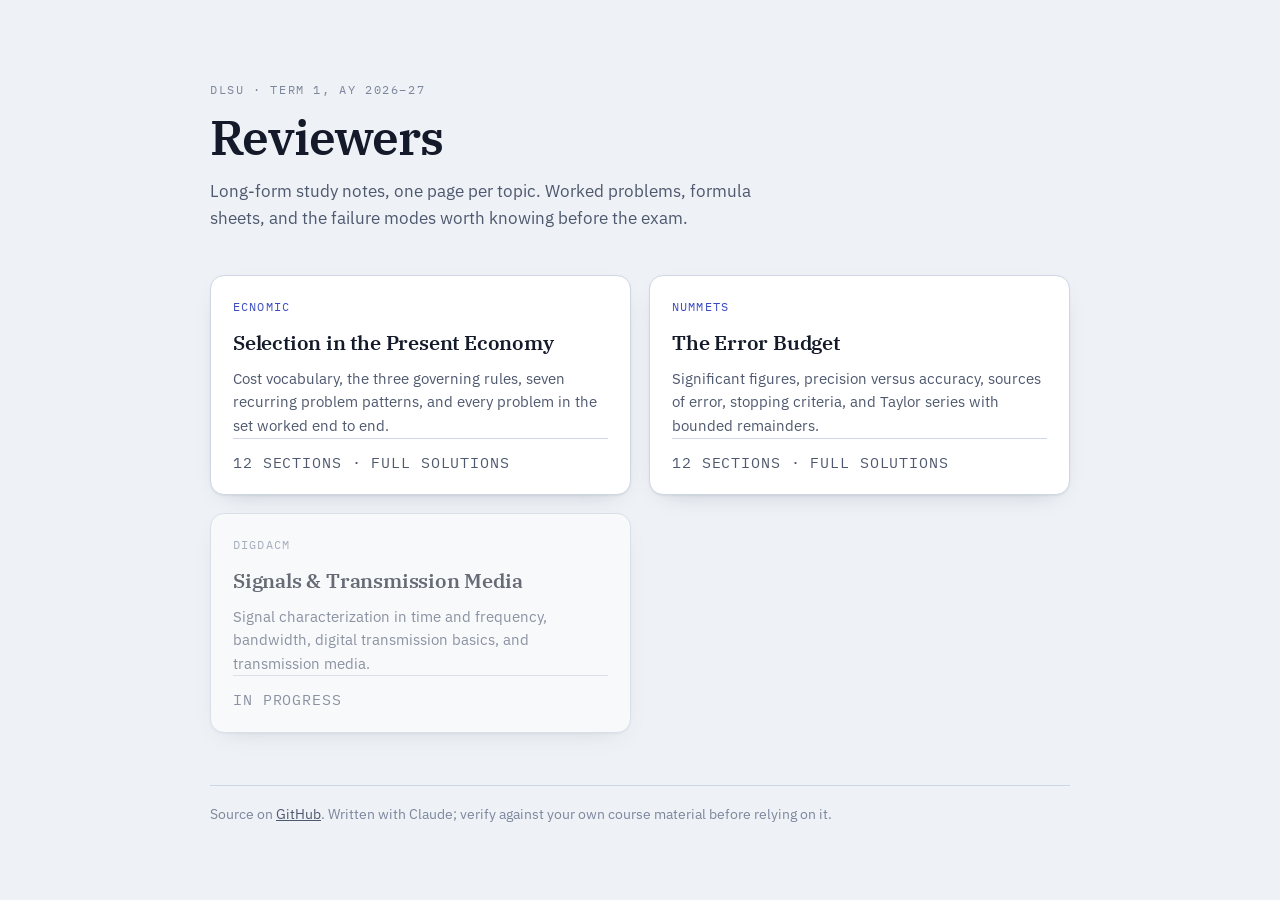
==== index.html @ d16fc2bb "Add consolidated reviewer site Landing page linking the ECNOMIC and NUMMETS HTML reviewers. DIGDACM " ====
<!doctype html>
<html lang="en">
<meta charset="utf-8">
<meta name="viewport" content="width=device-width, initial-scale=1">
<title>Reviewers</title>
<link rel="preconnect" href="https://fonts.googleapis.com">
<link rel="preconnect" href="https://fonts.gstatic.com" crossorigin>
<link rel="stylesheet" href="https://fonts.googleapis.com/css2?family=IBM+Plex+Mono:wght@400;500&family=IBM+Plex+Sans:wght@400;500;600&family=IBM+Plex+Serif:wght@400;600&display=swap">
<style>
  :root {
    --ground: #EEF1F6;
    --surface: #FFFFFF;
    --ink: #141A29;
    --ink-soft: #4E586E;
    --ink-faint: #7C879C;
    --rule: #CFD7E4;
    --accent: #3B4CC0;
    --shadow: 0 1px 2px rgba(20,26,41,.06), 0 8px 24px -16px rgba(20,26,41,.35);
    --f-display: "IBM Plex Serif", Georgia, "Times New Roman", serif;
    --f-body: "IBM Plex Sans", "Segoe UI", system-ui, sans-serif;
    --f-mono: "IBM Plex Mono", ui-monospace, Consolas, monospace;
    color-scheme: light;
  }
  @media (prefers-color-scheme: dark) {
    :root:not([data-theme="light"]) {
      --ground: #0E1220;
      --surface: #161C2E;
      --ink: #E7EBF4;
      --ink-soft: #A8B2C7;
      --ink-faint: #7A8499;
      --rule: #2A3350;
      --accent: #8C9BF5;
      --shadow: 0 1px 2px rgba(0,0,0,.4), 0 8px 24px -16px rgba(0,0,0,.8);
      color-scheme: dark;
    }
  }
  :root[data-theme="dark"] {
    --ground: #0E1220;
    --surface: #161C2E;
    --ink: #E7EBF4;
    --ink-soft: #A8B2C7;
    --ink-faint: #7A8499;
    --rule: #2A3350;
    --accent: #8C9BF5;
    --shadow: 0 1px 2px rgba(0,0,0,.4), 0 8px 24px -16px rgba(0,0,0,.8);
    color-scheme: dark;
  }

  body {
    margin: 0;
    background: var(--ground);
    color: var(--ink);
    font-family: var(--f-body);
    font-size: clamp(15px, 1.3vw, 17px);
    line-height: 1.6;
    padding-inline: 20px;
    padding-block: clamp(48px, 9vh, 96px) 64px;
  }
  main { max-width: 860px; margin: 0 auto; }

  .eyebrow {
    font-family: var(--f-mono);
    font-size: .72rem;
    letter-spacing: .14em;
    text-transform: uppercase;
    color: var(--ink-faint);
    margin: 0 0 12px;
  }
  h1 {
    font-family: var(--f-display);
    font-weight: 600;
    font-size: clamp(2rem, 5.5vw, 3rem);
    line-height: 1.1;
    letter-spacing: -.02em;
    margin: 0 0 14px;
  }
  .lede {
    color: var(--ink-soft);
    max-width: 58ch;
    margin: 0 0 44px;
  }

  .grid {
    display: grid;
    grid-template-columns: repeat(auto-fit, minmax(280px, 1fr));
    gap: 18px;
  }

  .card {
    display: block;
    background: var(--surface);
    border: 1px solid var(--rule);
    border-radius: 14px;
    padding: 22px 22px 20px;
    text-decoration: none;
    color: inherit;
    box-shadow: var(--shadow);
    transition: transform .15s ease, border-color .15s ease;
  }
  a.card:hover { transform: translateY(-2px); border-color: var(--accent); }
  a.card:focus-visible { outline: 2px solid var(--accent); outline-offset: 3px; }

  .code {
    font-family: var(--f-mono);
    font-size: .72rem;
    letter-spacing: .1em;
    color: var(--accent);
    display: block;
    margin-bottom: 10px;
  }
  .card h2 {
    font-family: var(--f-display);
    font-size: 1.25rem;
    font-weight: 600;
    letter-spacing: -.01em;
    margin: 0 0 8px;
  }
  .card p { margin: 0; color: var(--ink-soft); font-size: .92rem; }
  .meta {
    margin-top: 14px;
    padding-top: 12px;
    border-top: 1px solid var(--rule);
    font-family: var(--f-mono);
    font-size: .7rem;
    letter-spacing: .06em;
    text-transform: uppercase;
    color: var(--ink-faint);
  }

  .card.pending { opacity: .62; }
  .card.pending .code { color: var(--ink-faint); }

  footer {
    margin-top: 52px;
    padding-top: 18px;
    border-top: 1px solid var(--rule);
    font-size: .85rem;
    color: var(--ink-faint);
  }
  footer a { color: var(--ink-soft); }
</style>

<main>
  <p class="eyebrow">DLSU &middot; Term 1, AY 2026&ndash;27</p>
  <h1>Reviewers</h1>
  <p class="lede">Long-form study notes, one page per topic. Worked problems, formula sheets, and the failure modes worth knowing before the exam.</p>

  <div class="grid">

    <a class="card" href="ecnomic/">
      <span class="code">ECNOMIC</span>
      <h2>Selection in the Present Economy</h2>
      <p>Cost vocabulary, the three governing rules, seven recurring problem patterns, and every problem in the set worked end to end.</p>
      <p class="meta">12 sections &middot; full solutions</p>
    </a>

    <a class="card" href="nummets/">
      <span class="code">NUMMETS</span>
      <h2>The Error Budget</h2>
      <p>Significant figures, precision versus accuracy, sources of error, stopping criteria, and Taylor series with bounded remainders.</p>
      <p class="meta">12 sections &middot; full solutions</p>
    </a>

    <div class="card pending">
      <span class="code">DIGDACM</span>
      <h2>Signals &amp; Transmission Media</h2>
      <p>Signal characterization in time and frequency, bandwidth, digital transmission basics, and transmission media.</p>
      <p class="meta">In progress</p>
    </div>

  </div>

  <footer>
    Source on <a href="https://github.com/Vito-Gandeza/school-reviewers">GitHub</a>. Written with Claude; verify against your own course material before relying on it.
  </footer>
</main>
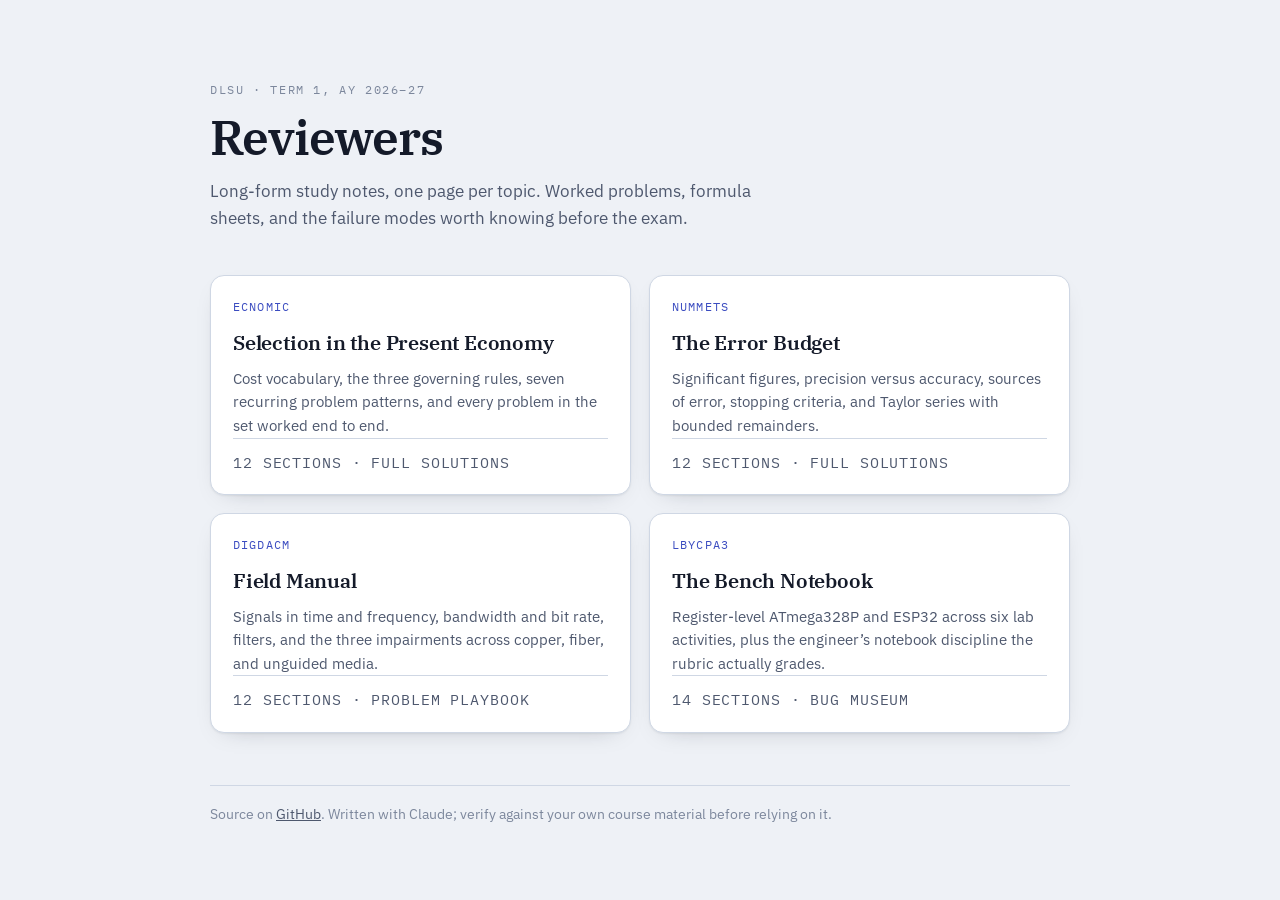
==== commit e54775d8: "Add DIGDACM field manual and LBYCPA3 bench notebook Both reviewers linked from the landing page; DIG" ====
--- a/index.html
+++ b/index.html
@@ -161,16 +161,23 @@
       <p class="meta">12 sections &middot; full solutions</p>
     </a>
 
-    <div class="card pending">
+    <a class="card" href="digdacm/">
       <span class="code">DIGDACM</span>
-      <h2>Signals &amp; Transmission Media</h2>
-      <p>Signal characterization in time and frequency, bandwidth, digital transmission basics, and transmission media.</p>
-      <p class="meta">In progress</p>
-    </div>
+      <h2>Field Manual</h2>
+      <p>Signals in time and frequency, bandwidth and bit rate, filters, and the three impairments across copper, fiber, and unguided media.</p>
+      <p class="meta">12 sections &middot; problem playbook</p>
+    </a>
+
+    <a class="card" href="lbycpa3/">
+      <span class="code">LBYCPA3</span>
+      <h2>The Bench Notebook</h2>
+      <p>Register-level ATmega328P and ESP32 across six lab activities, plus the engineer&rsquo;s notebook discipline the rubric actually grades.</p>
+      <p class="meta">14 sections &middot; bug museum</p>
+    </a>
 
   </div>
 
   <footer>
-    Source on <a href="https://github.com/Vito-Gandeza/school-reviewers">GitHub</a>. Written with Claude; verify against your own course material before relying on it.
+    Source on <a href="https://github.com/Vito-Gandeza/saan-kakain-reviewers">GitHub</a>. Written with Claude; verify against your own course material before relying on it.
   </footer>
 </main>
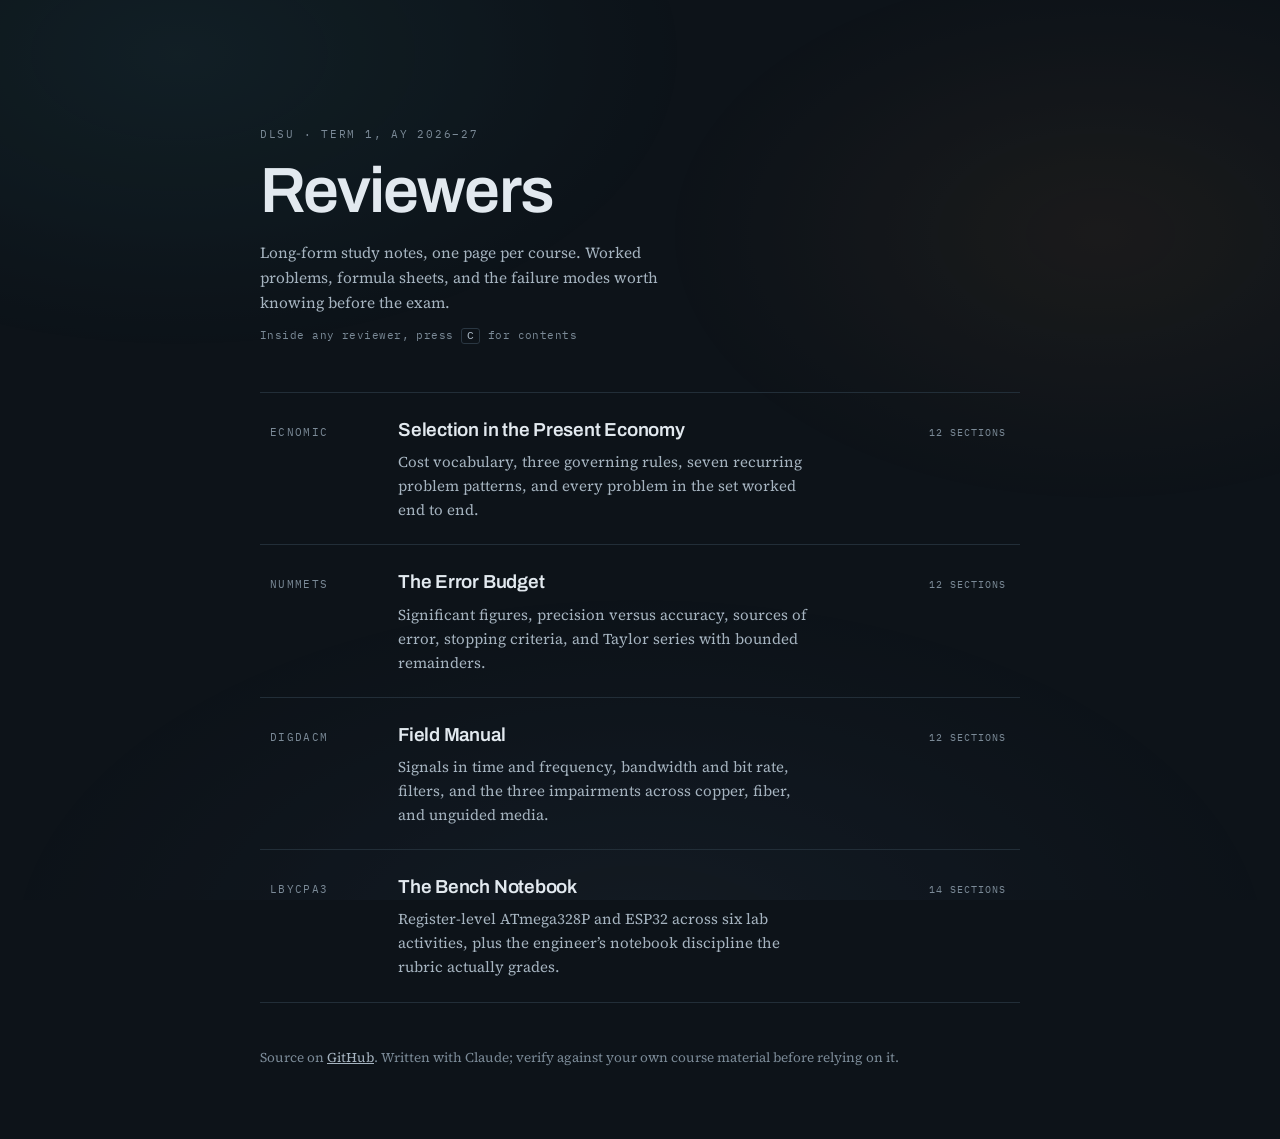
==== commit a6e0ff48: "Unify reviewers on one dark theme with shared reader chrome - assets/theme.css maps every page's own" ====
--- a/index.html
+++ b/index.html
@@ -1,183 +1,236 @@
 <!doctype html>
 <html lang="en">
+<head>
 <meta charset="utf-8">
 <meta name="viewport" content="width=device-width, initial-scale=1">
 <title>Reviewers</title>
 <link rel="preconnect" href="https://fonts.googleapis.com">
 <link rel="preconnect" href="https://fonts.gstatic.com" crossorigin>
-<link rel="stylesheet" href="https://fonts.googleapis.com/css2?family=IBM+Plex+Mono:wght@400;500&family=IBM+Plex+Sans:wght@400;500;600&family=IBM+Plex+Serif:wght@400;600&display=swap">
+<link rel="stylesheet" href="https://fonts.googleapis.com/css2?family=Archivo:wght@500;600;700&family=IBM+Plex+Mono:wght@400;500;600&family=Source+Serif+4:opsz,wght@8..60,400;8..60,600&display=swap">
 <style>
   :root {
-    --ground: #EEF1F6;
-    --surface: #FFFFFF;
-    --ink: #141A29;
-    --ink-soft: #4E586E;
-    --ink-faint: #7C879C;
-    --rule: #CFD7E4;
-    --accent: #3B4CC0;
-    --shadow: 0 1px 2px rgba(20,26,41,.06), 0 8px 24px -16px rgba(20,26,41,.35);
-    --f-display: "IBM Plex Serif", Georgia, "Times New Roman", serif;
-    --f-body: "IBM Plex Sans", "Segoe UI", system-ui, sans-serif;
-    --f-mono: "IBM Plex Mono", ui-monospace, Consolas, monospace;
-    color-scheme: light;
-  }
-  @media (prefers-color-scheme: dark) {
-    :root:not([data-theme="light"]) {
-      --ground: #0E1220;
-      --surface: #161C2E;
-      --ink: #E7EBF4;
-      --ink-soft: #A8B2C7;
-      --ink-faint: #7A8499;
-      --rule: #2A3350;
-      --accent: #8C9BF5;
-      --shadow: 0 1px 2px rgba(0,0,0,.4), 0 8px 24px -16px rgba(0,0,0,.8);
-      color-scheme: dark;
-    }
-  }
-  :root[data-theme="dark"] {
-    --ground: #0E1220;
-    --surface: #161C2E;
-    --ink: #E7EBF4;
-    --ink-soft: #A8B2C7;
-    --ink-faint: #7A8499;
-    --rule: #2A3350;
-    --accent: #8C9BF5;
-    --shadow: 0 1px 2px rgba(0,0,0,.4), 0 8px 24px -16px rgba(0,0,0,.8);
+    --paper:     #0D1319;
+    --surface:   #151D25;
+    --surface-2: #1B242D;
+    --ink:       #E2E9EF;
+    --ink-2:     #A6B4C0;
+    --ink-3:     #7B8A97;
+    --rule:      #2A3742;
+    --rule-2:    #222E38;
+    --copper:    #E2924F;
+    --copper-soft:#33241A;
+    --teal:      #4CBBC4;
+    --blue:      #8FAEE8;
+    --disp: "Archivo", "Helvetica Neue", Arial, sans-serif;
+    --body: "Source Serif 4", Georgia, "Times New Roman", serif;
+    --mono: "IBM Plex Mono", ui-monospace, "Cascadia Mono", Consolas, monospace;
     color-scheme: dark;
   }
+
+  * { box-sizing: border-box; }
 
   body {
     margin: 0;
-    background: var(--ground);
+    background: var(--paper);
     color: var(--ink);
-    font-family: var(--f-body);
-    font-size: clamp(15px, 1.3vw, 17px);
+    font-family: var(--body);
+    font-size: clamp(15px, 1.2vw, 16.5px);
     line-height: 1.6;
-    padding-inline: 20px;
-    padding-block: clamp(48px, 9vh, 96px) 64px;
-  }
-  main { max-width: 860px; margin: 0 auto; }
+    padding-inline: 22px;
+    padding-block: clamp(64px, 14vh, 128px) 72px;
+    -webkit-font-smoothing: antialiased;
+  }
+
+  .aura {
+    position: fixed;
+    inset: 0;
+    z-index: -1;
+    pointer-events: none;
+    background:
+      radial-gradient(58vw 48vh at 14% 6%,  color-mix(in srgb, var(--teal) 14%, transparent), transparent 70%),
+      radial-gradient(50vw 44vh at 86% 26%, color-mix(in srgb, var(--copper) 12%, transparent), transparent 70%),
+      radial-gradient(72vw 58vh at 50% 106%, color-mix(in srgb, var(--blue) 10%, transparent), transparent 72%);
+    opacity: .55;
+  }
+
+  main { max-width: 760px; margin: 0 auto; }
 
   .eyebrow {
-    font-family: var(--f-mono);
-    font-size: .72rem;
-    letter-spacing: .14em;
+    font-family: var(--mono);
+    font-size: .68rem;
+    letter-spacing: .16em;
     text-transform: uppercase;
-    color: var(--ink-faint);
+    color: var(--ink-3);
+    margin: 0 0 16px;
+  }
+  h1 {
+    font-family: var(--disp);
+    font-weight: 600;
+    font-size: clamp(2.4rem, 8vw, 4rem);
+    line-height: 1;
+    letter-spacing: -.03em;
+    margin: 0 0 18px;
+  }
+  .lede {
+    color: var(--ink-2);
+    max-width: 50ch;
     margin: 0 0 12px;
   }
-  h1 {
-    font-family: var(--f-display);
-    font-weight: 600;
-    font-size: clamp(2rem, 5.5vw, 3rem);
-    line-height: 1.1;
-    letter-spacing: -.02em;
-    margin: 0 0 14px;
-  }
-  .lede {
-    color: var(--ink-soft);
-    max-width: 58ch;
-    margin: 0 0 44px;
-  }
-
-  .grid {
+  .hint {
+    font-family: var(--mono);
+    font-size: .7rem;
+    letter-spacing: .04em;
+    color: var(--ink-3);
+    margin: 0 0 46px;
+  }
+  .hint kbd {
+    border: 1px solid var(--rule);
+    border-radius: 3px;
+    padding: 1px 5px;
+    color: var(--ink-2);
+  }
+
+  .list { border-top: 1px solid var(--rule-2); }
+
+  a.row {
     display: grid;
-    grid-template-columns: repeat(auto-fit, minmax(280px, 1fr));
-    gap: 18px;
-  }
-
-  .card {
-    display: block;
-    background: var(--surface);
-    border: 1px solid var(--rule);
-    border-radius: 14px;
-    padding: 22px 22px 20px;
+    grid-template-columns: 108px 1fr auto;
+    gap: 6px 20px;
+    align-items: baseline;
+    padding: 22px 14px 22px 10px;
+    border-bottom: 1px solid var(--rule-2);
     text-decoration: none;
     color: inherit;
-    box-shadow: var(--shadow);
-    transition: transform .15s ease, border-color .15s ease;
-  }
-  a.card:hover { transform: translateY(-2px); border-color: var(--accent); }
-  a.card:focus-visible { outline: 2px solid var(--accent); outline-offset: 3px; }
+    position: relative;
+    transition: background .22s ease, padding-left .22s ease;
+  }
+  a.row::before {
+    content: "";
+    position: absolute;
+    left: 0; top: 0; bottom: 0;
+    width: 2px;
+    background: var(--copper);
+    transform: scaleY(0);
+    transform-origin: top;
+    transition: transform .28s cubic-bezier(.2,.8,.3,1);
+  }
+  a.row:hover, a.row:focus-visible {
+    background: var(--surface);
+    padding-left: 18px;
+    outline: none;
+  }
+  a.row:hover::before, a.row:focus-visible::before { transform: scaleY(1); }
 
   .code {
-    font-family: var(--f-mono);
-    font-size: .72rem;
+    font-family: var(--mono);
+    font-size: .68rem;
+    letter-spacing: .12em;
+    color: var(--ink-3);
+    transition: color .22s ease;
+  }
+  a.row:hover .code, a.row:focus-visible .code { color: var(--copper); }
+
+  .row h2 {
+    font-family: var(--disp);
+    font-weight: 600;
+    font-size: 1.18rem;
+    letter-spacing: -.012em;
+    margin: 0 0 5px;
+    color: var(--ink);
+  }
+  .row p {
+    margin: 0;
+    color: var(--ink-2);
+    font-size: .94rem;
+    max-width: 52ch;
+  }
+  .meta {
+    font-family: var(--mono);
+    font-size: .64rem;
     letter-spacing: .1em;
-    color: var(--accent);
-    display: block;
-    margin-bottom: 10px;
-  }
-  .card h2 {
-    font-family: var(--f-display);
-    font-size: 1.25rem;
-    font-weight: 600;
-    letter-spacing: -.01em;
-    margin: 0 0 8px;
-  }
-  .card p { margin: 0; color: var(--ink-soft); font-size: .92rem; }
-  .meta {
-    margin-top: 14px;
-    padding-top: 12px;
-    border-top: 1px solid var(--rule);
-    font-family: var(--f-mono);
-    font-size: .7rem;
-    letter-spacing: .06em;
     text-transform: uppercase;
-    color: var(--ink-faint);
-  }
-
-  .card.pending { opacity: .62; }
-  .card.pending .code { color: var(--ink-faint); }
+    color: var(--ink-3);
+    white-space: nowrap;
+  }
 
   footer {
-    margin-top: 52px;
-    padding-top: 18px;
-    border-top: 1px solid var(--rule);
-    font-size: .85rem;
-    color: var(--ink-faint);
-  }
-  footer a { color: var(--ink-soft); }
+    margin-top: 44px;
+    font-size: .84rem;
+    color: var(--ink-3);
+  }
+  footer a { color: var(--ink-2); }
+  footer a:hover { color: var(--copper); }
+
+  @media (max-width: 620px) {
+    a.row { grid-template-columns: 1fr; gap: 8px; }
+    .meta { margin-top: 2px; }
+  }
+
+  /* entrance */
+  .fx { opacity: 0; transform: translateY(12px); animation: rise .7s cubic-bezier(.2,.75,.3,1) forwards; }
+  @keyframes rise { to { opacity: 1; transform: none; } }
+  .d1 { animation-delay: .05s } .d2 { animation-delay: .12s } .d3 { animation-delay: .19s }
+  .d4 { animation-delay: .26s } .d5 { animation-delay: .33s } .d6 { animation-delay: .40s }
+  .d7 { animation-delay: .47s } .d8 { animation-delay: .54s }
+
+  @media (prefers-reduced-motion: reduce) {
+    .fx { opacity: 1; transform: none; animation: none; }
+    a.row, a.row::before, .code { transition: none; }
+  }
 </style>
+</head>
+<body>
+<div class="aura"></div>
 
 <main>
-  <p class="eyebrow">DLSU &middot; Term 1, AY 2026&ndash;27</p>
-  <h1>Reviewers</h1>
-  <p class="lede">Long-form study notes, one page per topic. Worked problems, formula sheets, and the failure modes worth knowing before the exam.</p>
-
-  <div class="grid">
-
-    <a class="card" href="ecnomic/">
+  <p class="eyebrow fx d1">DLSU &middot; Term 1, AY 2026&ndash;27</p>
+  <h1 class="fx d2">Reviewers</h1>
+  <p class="lede fx d3">Long-form study notes, one page per course. Worked problems, formula sheets, and the failure modes worth knowing before the exam.</p>
+  <p class="hint fx d3">Inside any reviewer, press <kbd>C</kbd> for contents</p>
+
+  <div class="list">
+
+    <a class="row fx d4" href="ecnomic/">
       <span class="code">ECNOMIC</span>
-      <h2>Selection in the Present Economy</h2>
-      <p>Cost vocabulary, the three governing rules, seven recurring problem patterns, and every problem in the set worked end to end.</p>
-      <p class="meta">12 sections &middot; full solutions</p>
-    </a>
-
-    <a class="card" href="nummets/">
+      <span>
+        <h2>Selection in the Present Economy</h2>
+        <p>Cost vocabulary, three governing rules, seven recurring problem patterns, and every problem in the set worked end to end.</p>
+      </span>
+      <span class="meta">12 sections</span>
+    </a>
+
+    <a class="row fx d5" href="nummets/">
       <span class="code">NUMMETS</span>
-      <h2>The Error Budget</h2>
-      <p>Significant figures, precision versus accuracy, sources of error, stopping criteria, and Taylor series with bounded remainders.</p>
-      <p class="meta">12 sections &middot; full solutions</p>
-    </a>
-
-    <a class="card" href="digdacm/">
+      <span>
+        <h2>The Error Budget</h2>
+        <p>Significant figures, precision versus accuracy, sources of error, stopping criteria, and Taylor series with bounded remainders.</p>
+      </span>
+      <span class="meta">12 sections</span>
+    </a>
+
+    <a class="row fx d6" href="digdacm/">
       <span class="code">DIGDACM</span>
-      <h2>Field Manual</h2>
-      <p>Signals in time and frequency, bandwidth and bit rate, filters, and the three impairments across copper, fiber, and unguided media.</p>
-      <p class="meta">12 sections &middot; problem playbook</p>
-    </a>
-
-    <a class="card" href="lbycpa3/">
+      <span>
+        <h2>Field Manual</h2>
+        <p>Signals in time and frequency, bandwidth and bit rate, filters, and the three impairments across copper, fiber, and unguided media.</p>
+      </span>
+      <span class="meta">12 sections</span>
+    </a>
+
+    <a class="row fx d7" href="lbycpa3/">
       <span class="code">LBYCPA3</span>
-      <h2>The Bench Notebook</h2>
-      <p>Register-level ATmega328P and ESP32 across six lab activities, plus the engineer&rsquo;s notebook discipline the rubric actually grades.</p>
-      <p class="meta">14 sections &middot; bug museum</p>
+      <span>
+        <h2>The Bench Notebook</h2>
+        <p>Register-level ATmega328P and ESP32 across six lab activities, plus the engineer&rsquo;s notebook discipline the rubric actually grades.</p>
+      </span>
+      <span class="meta">14 sections</span>
     </a>
 
   </div>
 
-  <footer>
+  <footer class="fx d8">
     Source on <a href="https://github.com/Vito-Gandeza/saan-kakain-reviewers">GitHub</a>. Written with Claude; verify against your own course material before relying on it.
   </footer>
 </main>
+</body>
+</html>
